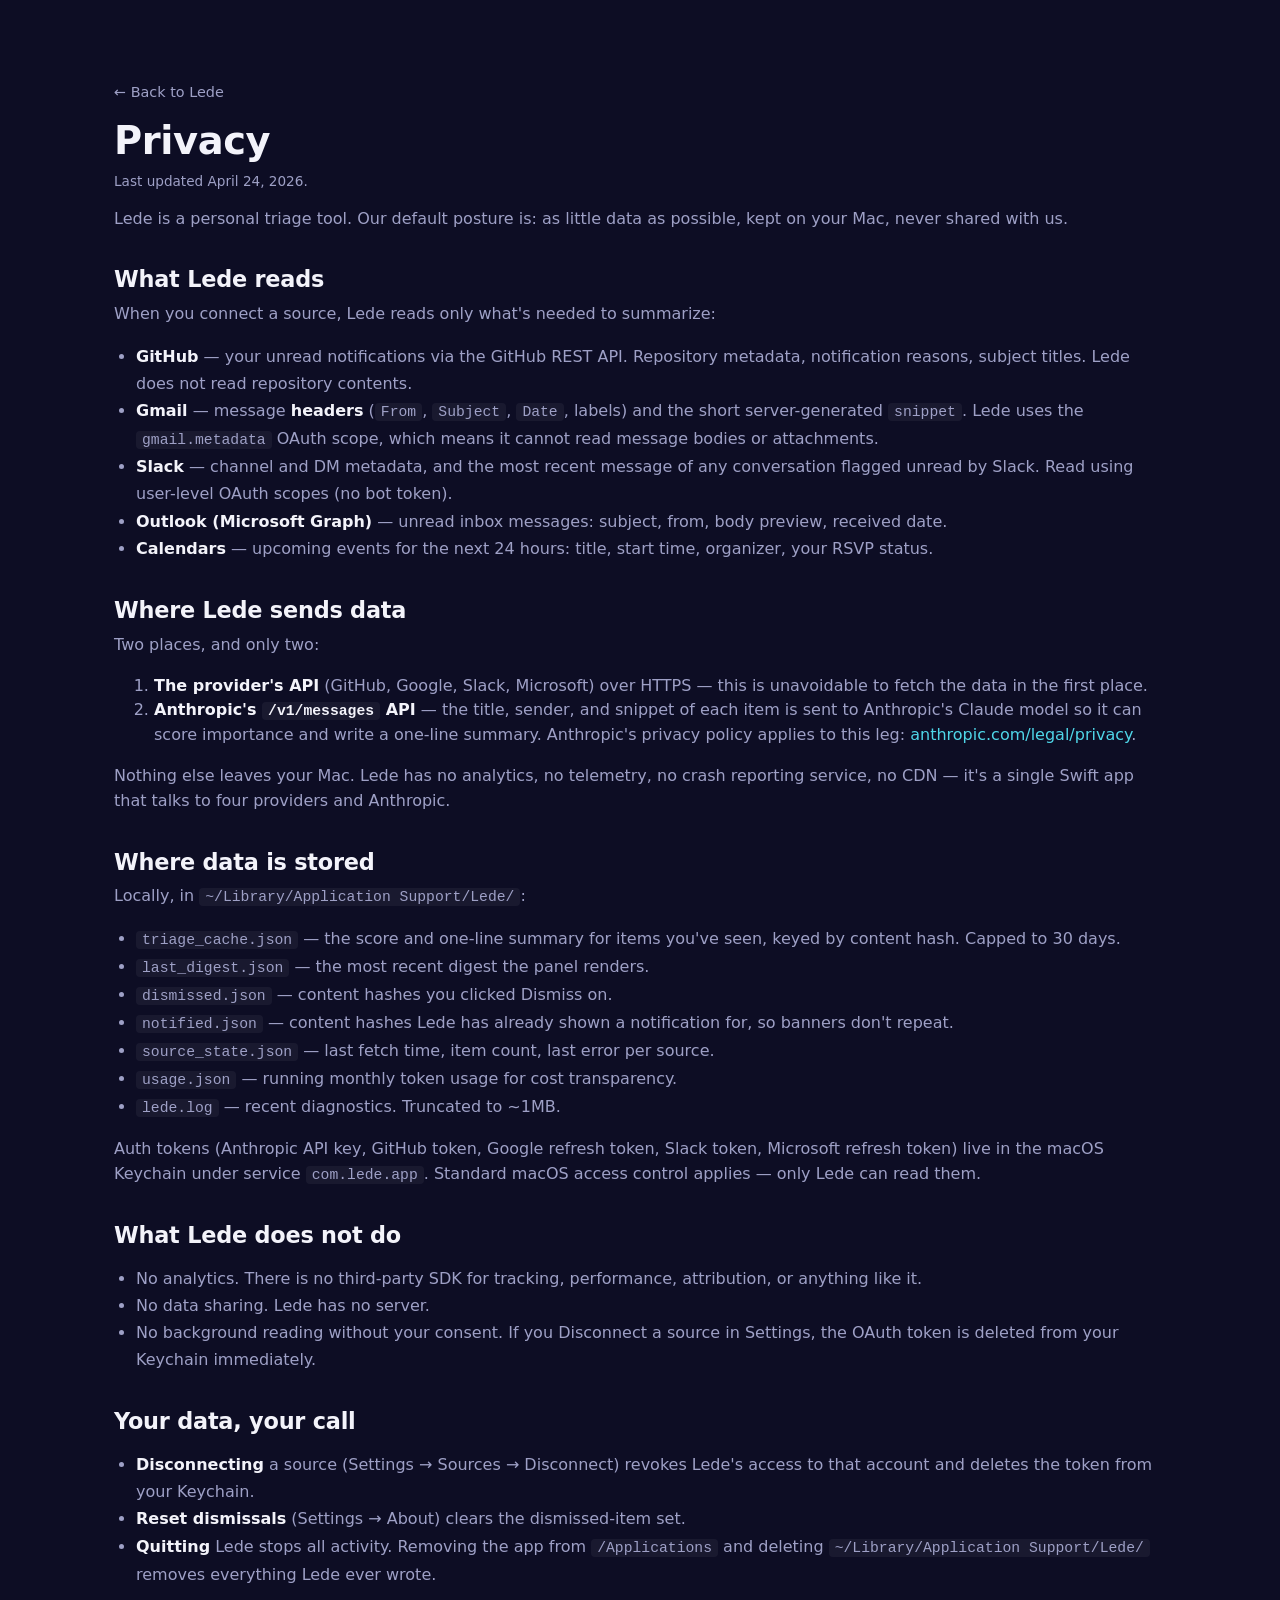
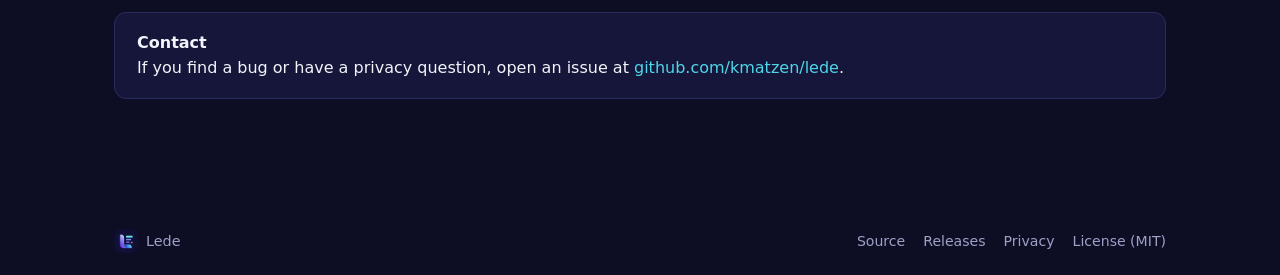
==== docs/privacy.html @ 55742ba0 "Add a real website at /docs - index.html: hero with icon + tagline + download button + a CSS-rendere" ====
<!doctype html>
<html lang="en">
<head>
    <meta charset="utf-8">
    <meta name="viewport" content="width=device-width, initial-scale=1">
    <title>Lede — Privacy</title>
    <link rel="icon" type="image/png" href="assets/icon.png">
    <link rel="stylesheet" href="styles.css">
    <style>
        .doc { padding: 80px 0 100px; }
        .doc h1 { font-size: 2.4rem; margin-bottom: 8px; }
        .doc h2 { font-size: 1.4rem; margin-top: 36px; }
        .doc h3 { font-size: 1.05rem; margin-top: 18px; color: var(--text); }
        .doc p, .doc li { color: var(--text-muted); }
        .doc ul { padding-left: 22px; line-height: 1.7; }
        .doc strong { color: var(--text); }
        .doc-back { display: inline-flex; align-items: center; gap: 6px; color: var(--text-muted); font-size: 0.9rem; margin-bottom: 16px; }
        .updated { color: var(--text-dim); font-size: 0.85rem; margin-top: 6px; }
        .pillbox { background: var(--bg-elevated); border: 1px solid var(--border); border-radius: 12px; padding: 18px 22px; margin-top: 24px; }
    </style>
</head>
<body>

<section class="doc">
    <div class="container">
        <a class="doc-back" href="index.html">← Back to Lede</a>
        <h1>Privacy</h1>
        <p class="updated">Last updated April 24, 2026.</p>

        <p>Lede is a personal triage tool. Our default posture is: as little data as possible, kept on your Mac, never shared with us.</p>

        <h2>What Lede reads</h2>
        <p>When you connect a source, Lede reads only what's needed to summarize:</p>
        <ul>
            <li><strong>GitHub</strong> — your unread notifications via the GitHub REST API. Repository metadata, notification reasons, subject titles. Lede does not read repository contents.</li>
            <li><strong>Gmail</strong> — message <strong>headers</strong> (<code>From</code>, <code>Subject</code>, <code>Date</code>, labels) and the short server-generated <code>snippet</code>. Lede uses the <code>gmail.metadata</code> OAuth scope, which means it cannot read message bodies or attachments.</li>
            <li><strong>Slack</strong> — channel and DM metadata, and the most recent message of any conversation flagged unread by Slack. Read using user-level OAuth scopes (no bot token).</li>
            <li><strong>Outlook (Microsoft Graph)</strong> — unread inbox messages: subject, from, body preview, received date.</li>
            <li><strong>Calendars</strong> — upcoming events for the next 24 hours: title, start time, organizer, your RSVP status.</li>
        </ul>

        <h2>Where Lede sends data</h2>
        <p>Two places, and only two:</p>
        <ol>
            <li><strong>The provider's API</strong> (GitHub, Google, Slack, Microsoft) over HTTPS — this is unavoidable to fetch the data in the first place.</li>
            <li><strong>Anthropic's <code>/v1/messages</code> API</strong> — the title, sender, and snippet of each item is sent to Anthropic's Claude model so it can score importance and write a one-line summary. Anthropic's privacy policy applies to this leg: <a href="https://www.anthropic.com/legal/privacy">anthropic.com/legal/privacy</a>.</li>
        </ol>
        <p>Nothing else leaves your Mac. Lede has no analytics, no telemetry, no crash reporting service, no CDN — it's a single Swift app that talks to four providers and Anthropic.</p>

        <h2>Where data is stored</h2>
        <p>Locally, in <code>~/Library/Application Support/Lede/</code>:</p>
        <ul>
            <li><code>triage_cache.json</code> — the score and one-line summary for items you've seen, keyed by content hash. Capped to 30 days.</li>
            <li><code>last_digest.json</code> — the most recent digest the panel renders.</li>
            <li><code>dismissed.json</code> — content hashes you clicked Dismiss on.</li>
            <li><code>notified.json</code> — content hashes Lede has already shown a notification for, so banners don't repeat.</li>
            <li><code>source_state.json</code> — last fetch time, item count, last error per source.</li>
            <li><code>usage.json</code> — running monthly token usage for cost transparency.</li>
            <li><code>lede.log</code> — recent diagnostics. Truncated to ~1MB.</li>
        </ul>
        <p>Auth tokens (Anthropic API key, GitHub token, Google refresh token, Slack token, Microsoft refresh token) live in the macOS Keychain under service <code>com.lede.app</code>. Standard macOS access control applies — only Lede can read them.</p>

        <h2>What Lede does not do</h2>
        <ul>
            <li>No analytics. There is no third-party SDK for tracking, performance, attribution, or anything like it.</li>
            <li>No data sharing. Lede has no server.</li>
            <li>No background reading without your consent. If you Disconnect a source in Settings, the OAuth token is deleted from your Keychain immediately.</li>
        </ul>

        <h2>Your data, your call</h2>
        <ul>
            <li><strong>Disconnecting</strong> a source (Settings → Sources → Disconnect) revokes Lede's access to that account and deletes the token from your Keychain.</li>
            <li><strong>Reset dismissals</strong> (Settings → About) clears the dismissed-item set.</li>
            <li><strong>Quitting</strong> Lede stops all activity. Removing the app from <code>/Applications</code> and deleting <code>~/Library/Application Support/Lede/</code> removes everything Lede ever wrote.</li>
        </ul>

        <div class="pillbox">
            <strong>Contact</strong><br>
            If you find a bug or have a privacy question, open an issue at <a href="https://github.com/kmatzen/lede">github.com/kmatzen/lede</a>.
        </div>
    </div>
</section>

<footer class="footer">
    <div class="container footer-row">
        <div class="footer-brand">
            <img src="assets/icon.png" alt="" width="24" height="24">
            <span>Lede</span>
        </div>
        <nav class="footer-nav">
            <a href="https://github.com/kmatzen/lede">Source</a>
            <a href="https://github.com/kmatzen/lede/releases">Releases</a>
            <a href="privacy.html">Privacy</a>
            <a href="https://github.com/kmatzen/lede/blob/main/LICENSE">License (MIT)</a>
        </nav>
    </div>
</footer>

</body>
</html>
---- docs/styles.css ----
/* Lede website — single-file CSS, no build step. Mirrors the app's
   icon palette: deep navy + purple→cyan accents. */

:root {
    --bg: #0d0d24;
    --bg-elevated: #15163a;
    --bg-elevated-2: #1d1f4d;
    --border: #2a2c5e;
    --text: #f3f3fa;
    --text-muted: #9ea0c6;
    --text-dim: #6b6e9c;
    --accent: #8b6fff;
    --accent-2: #4fd6e8;
    --critical: #ff5b78;
    --warning: #ffa84d;
    --ok: #4ade80;
    --radius: 14px;
    --max: 1100px;
}

* { box-sizing: border-box; }

html, body {
    margin: 0;
    padding: 0;
    background: var(--bg);
    color: var(--text);
    font-family: -apple-system, BlinkMacSystemFont, "SF Pro Text", "Inter", "Segoe UI", Roboto, system-ui, sans-serif;
    font-size: 16px;
    line-height: 1.55;
    -webkit-font-smoothing: antialiased;
    -moz-osx-font-smoothing: grayscale;
}

a { color: var(--accent-2); text-decoration: none; }
a:hover { text-decoration: underline; }

code {
    font-family: "SF Mono", ui-monospace, Menlo, Consolas, monospace;
    font-size: 0.92em;
    background: rgba(255, 255, 255, 0.05);
    padding: 1px 6px;
    border-radius: 4px;
}

.container {
    max-width: var(--max);
    margin: 0 auto;
    padding: 0 24px;
}

h1, h2, h3 {
    font-family: -apple-system, BlinkMacSystemFont, "SF Pro Display", system-ui, sans-serif;
    letter-spacing: -0.01em;
    line-height: 1.15;
    margin: 0 0 0.4em 0;
}

h1 { font-size: clamp(2.4rem, 5vw, 3.6rem); font-weight: 700; }
h2 { font-size: clamp(1.6rem, 3vw, 2.2rem); font-weight: 600; }
h3 { font-size: 1.1rem; font-weight: 600; margin-bottom: 8px; }

p { margin: 0 0 14px 0; }

/* Hero ---------------------------------------------------------------- */

.hero {
    padding: 80px 0 100px;
    background:
        radial-gradient(1100px 480px at 75% -10%, rgba(139, 111, 255, 0.18), transparent 60%),
        radial-gradient(900px 600px at 10% 30%, rgba(79, 214, 232, 0.07), transparent 60%),
        var(--bg);
    border-bottom: 1px solid var(--border);
}

.hero-grid {
    display: grid;
    grid-template-columns: 1fr 1fr;
    gap: 60px;
    align-items: center;
}

.hero-icon {
    width: 96px;
    height: 96px;
    border-radius: 22px;
    box-shadow:
        0 18px 60px rgba(139, 111, 255, 0.35),
        0 6px 18px rgba(0, 0, 0, 0.4);
    margin-bottom: 18px;
}

.tagline {
    font-size: 1.4rem;
    color: var(--text);
    font-weight: 500;
    margin-bottom: 18px;
}

.lede {
    color: var(--text-muted);
    font-size: 1.05rem;
    max-width: 540px;
    margin-bottom: 28px;
}

.cta-row {
    display: flex;
    flex-wrap: wrap;
    gap: 12px;
    align-items: center;
}

.btn {
    display: inline-flex;
    align-items: center;
    gap: 8px;
    padding: 12px 20px;
    border-radius: 9px;
    font-weight: 600;
    font-size: 0.95rem;
    transition: transform 80ms ease, background 120ms ease, box-shadow 120ms ease;
    border: 1px solid transparent;
}

.btn-icon { font-size: 1.15em; line-height: 1; }

.btn-primary {
    background: linear-gradient(180deg, #9d83ff, #6948e8);
    color: #fff !important;
    box-shadow: 0 4px 16px rgba(139, 111, 255, 0.45);
}
.btn-primary:hover {
    text-decoration: none;
    transform: translateY(-1px);
    box-shadow: 0 6px 20px rgba(139, 111, 255, 0.6);
}

.btn-ghost {
    background: rgba(255, 255, 255, 0.04);
    border-color: var(--border);
    color: var(--text) !important;
}
.btn-ghost:hover {
    background: rgba(255, 255, 255, 0.07);
    text-decoration: none;
}

.meta {
    color: var(--text-dim);
    font-size: 0.85rem;
    margin-top: 16px;
}

/* Hero panel mockup --------------------------------------------------- */

.panel {
    background: linear-gradient(180deg, #16183f, #11132e);
    border: 1px solid var(--border);
    border-radius: 18px;
    padding: 12px;
    box-shadow:
        0 30px 80px rgba(0, 0, 0, 0.55),
        0 0 0 1px rgba(255, 255, 255, 0.02) inset;
    width: 100%;
    max-width: 420px;
    margin-left: auto;
}

.panel-header {
    display: flex;
    align-items: center;
    gap: 10px;
    padding: 6px 8px 12px;
    border-bottom: 1px solid var(--border);
    margin-bottom: 10px;
}
.panel-bell { font-size: 1rem; }
.panel-title { font-weight: 600; font-size: 0.92rem; }
.panel-spacer { flex: 1; }
.panel-button { color: var(--text-dim); font-size: 0.95rem; cursor: default; }

.briefing {
    background: rgba(139, 111, 255, 0.07);
    border: 1px solid rgba(139, 111, 255, 0.18);
    border-radius: 10px;
    padding: 10px 12px;
    margin-bottom: 10px;
}
.briefing-label { color: var(--accent); font-size: 0.72rem; text-transform: uppercase; letter-spacing: 0.04em; margin-bottom: 4px; font-weight: 600; }
.briefing-text { color: var(--text); font-size: 0.85rem; line-height: 1.45; }

.tier { margin-bottom: 8px; }
.tier-header {
    color: var(--text-muted);
    font-size: 0.7rem;
    text-transform: uppercase;
    letter-spacing: 0.07em;
    font-weight: 600;
    padding: 4px 6px;
    margin-bottom: 4px;
}

.row {
    display: flex;
    gap: 10px;
    background: rgba(255, 255, 255, 0.03);
    border-radius: 9px;
    padding: 8px 10px;
    margin-bottom: 5px;
}

.pill {
    flex-shrink: 0;
    width: 24px;
    height: 24px;
    border-radius: 50%;
    display: inline-flex;
    align-items: center;
    justify-content: center;
    font-size: 0.72rem;
    font-weight: 700;
    font-feature-settings: "tnum";
}
.pill-critical { background: rgba(255, 91, 120, 0.18); color: var(--critical); }
.pill-high     { background: rgba(255, 168, 77, 0.18); color: var(--warning); }

.row-body { flex: 1; min-width: 0; }
.row-meta { color: var(--text-dim); font-size: 0.7rem; margin-bottom: 2px; }
.row-summary { color: var(--text); font-size: 0.85rem; line-height: 1.4; }
.row-reason { color: var(--text-muted); font-size: 0.72rem; font-style: italic; margin-top: 2px; }

/* Sections ------------------------------------------------------------ */

.section { padding: 80px 0; border-bottom: 1px solid var(--border); }
.section h2 { margin-bottom: 30px; }

/* Features */

.feature-grid {
    display: grid;
    grid-template-columns: repeat(2, 1fr);
    gap: 22px;
    margin-top: 8px;
}

.feature {
    background: var(--bg-elevated);
    border: 1px solid var(--border);
    border-radius: var(--radius);
    padding: 22px;
}
.feature-icon { font-size: 1.6rem; margin-bottom: 8px; }
.feature p { color: var(--text-muted); margin-bottom: 0; font-size: 0.95rem; }

/* Sources */

.source-grid {
    display: grid;
    grid-template-columns: repeat(auto-fit, minmax(200px, 1fr));
    gap: 16px;
    margin-top: 8px;
}
.source-card {
    background: var(--bg-elevated);
    border: 1px solid var(--border);
    border-radius: var(--radius);
    padding: 18px;
    display: flex;
    flex-direction: column;
    gap: 6px;
}
.source-icon {
    width: 36px; height: 36px;
    background: linear-gradient(180deg, var(--accent), #6948e8);
    border-radius: 8px;
    display: flex; align-items: center; justify-content: center;
    color: #fff; font-weight: 700; margin-bottom: 4px;
}
.source-name { font-weight: 600; font-size: 0.95rem; }
.source-detail { color: var(--text-muted); font-size: 0.85rem; line-height: 1.45; }

/* Privacy */

.privacy-summary {
    color: var(--text-muted);
    font-size: 1.05rem;
    max-width: 760px;
    line-height: 1.65;
}

/* CTA */

.section-cta { text-align: center; }
.section-cta .cta-row { justify-content: center; }

/* Footer -------------------------------------------------------------- */

.footer { padding: 30px 0; }
.footer-row {
    display: flex;
    justify-content: space-between;
    align-items: center;
    gap: 20px;
    flex-wrap: wrap;
}
.footer-brand { display: flex; align-items: center; gap: 8px; color: var(--text-muted); font-size: 0.9rem; }
.footer-brand img { border-radius: 6px; }
.footer-nav { display: flex; gap: 18px; }
.footer-nav a { color: var(--text-muted); font-size: 0.88rem; }

/* Responsive ---------------------------------------------------------- */

@media (max-width: 880px) {
    .hero { padding: 60px 0 70px; }
    .hero-grid { grid-template-columns: 1fr; gap: 40px; }
    .panel { margin: 0 auto; }
    .feature-grid { grid-template-columns: 1fr; }
    .section { padding: 60px 0; }
}
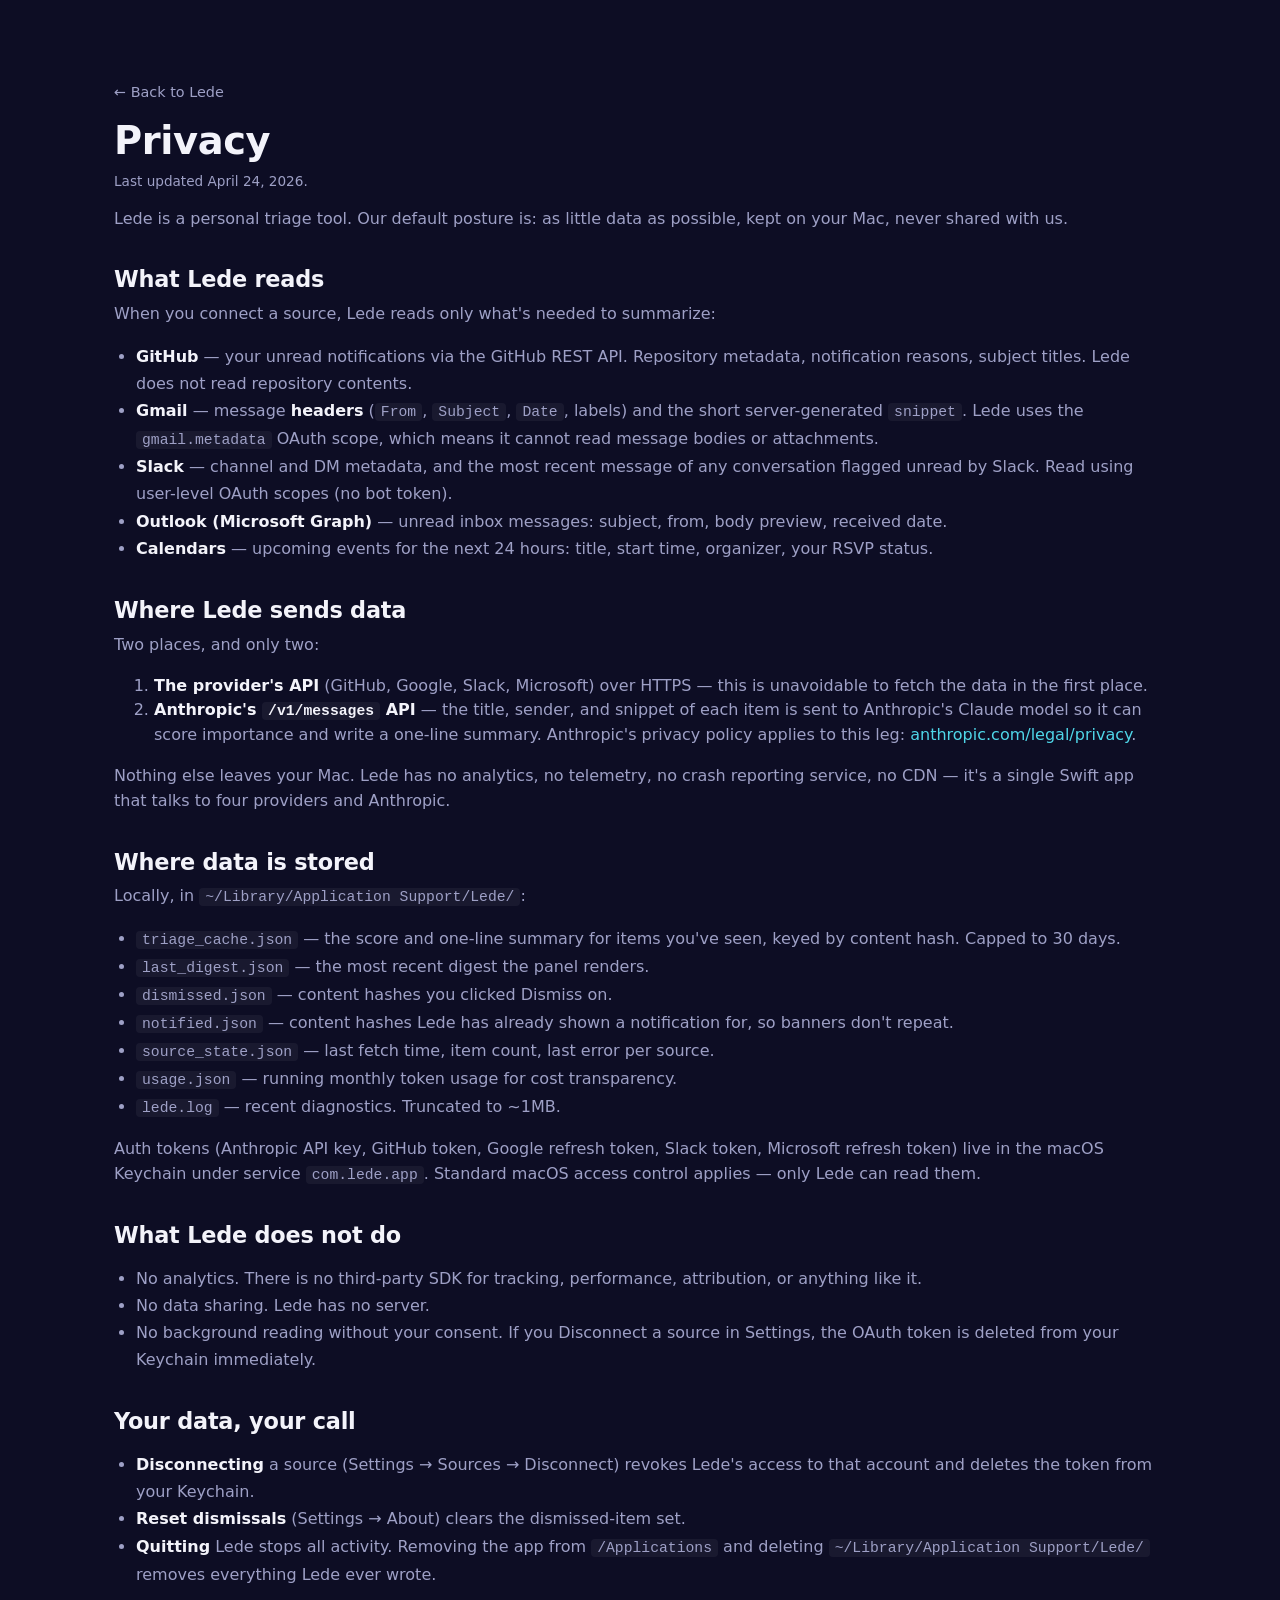
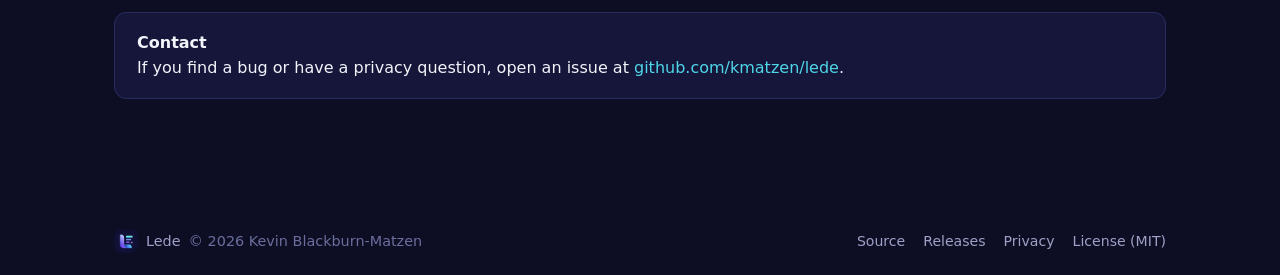
==== commit c897b64e: "Sparkle keys, Outlook brand mark, SEO + favicons, domain → kmatzen.com/lede Sparkle - generate_keys " ====
--- a/docs/privacy.html
+++ b/docs/privacy.html
@@ -3,8 +3,23 @@
 <head>
     <meta charset="utf-8">
     <meta name="viewport" content="width=device-width, initial-scale=1">
-    <title>Lede — Privacy</title>
-    <link rel="icon" type="image/png" href="assets/icon.png">
+    <title>Privacy — Lede</title>
+    <meta name="description" content="What Lede reads, where it sends data, and how to wipe it. Short answer: as little as possible, kept on your Mac, never shared with us.">
+    <meta name="theme-color" content="#0d0d24">
+    <meta name="color-scheme" content="dark light">
+
+    <link rel="canonical" href="https://kmatzen.com/lede/privacy.html">
+    <link rel="icon" type="image/png" sizes="32x32" href="assets/favicon-32.png">
+    <link rel="icon" type="image/png" sizes="16x16" href="assets/favicon-16.png">
+    <link rel="apple-touch-icon" sizes="180x180" href="assets/apple-touch-icon.png">
+
+    <meta property="og:type" content="article">
+    <meta property="og:url" content="https://kmatzen.com/lede/privacy.html">
+    <meta property="og:title" content="Privacy — Lede">
+    <meta property="og:description" content="As little data as possible, kept on your Mac, never shared with us.">
+    <meta property="og:image" content="https://kmatzen.com/lede/assets/og-image.png">
+    <meta property="og:site_name" content="Lede">
+
     <link rel="stylesheet" href="styles.css">
     <style>
         .doc { padding: 80px 0 100px; }
@@ -86,6 +101,7 @@
         <div class="footer-brand">
             <img src="assets/icon.png" alt="" width="24" height="24">
             <span>Lede</span>
+            <span class="footer-copyright">© 2026 Kevin Blackburn-Matzen</span>
         </div>
         <nav class="footer-nav">
             <a href="https://github.com/kmatzen/lede">Source</a>
--- a/docs/styles.css
+++ b/docs/styles.css
@@ -152,83 +152,86 @@
     margin-top: 16px;
 }
 
-/* Hero panel mockup --------------------------------------------------- */
-
-.panel {
-    background: linear-gradient(180deg, #16183f, #11132e);
-    border: 1px solid var(--border);
-    border-radius: 18px;
-    padding: 12px;
-    box-shadow:
-        0 30px 80px rgba(0, 0, 0, 0.55),
-        0 0 0 1px rgba(255, 255, 255, 0.02) inset;
+/* Hero panel screenshot ----------------------------------------------- */
+
+.hero-visual {
+    position: relative;
+    isolation: isolate;
+    min-height: 600px;
+    display: flex;
+    align-items: center;
+    justify-content: center;
+}
+
+/* Two soft aurora blobs behind the screenshot — purple top-right, cyan
+   bottom-left. Drift slowly so the hero feels alive without being jumpy. */
+.hero-visual::before,
+.hero-visual::after {
+    content: '';
+    position: absolute;
+    border-radius: 50%;
+    filter: blur(70px);
+    z-index: -1;
+    pointer-events: none;
+    will-change: transform;
+}
+.hero-visual::before {
+    width: 320px; height: 320px;
+    top: 5%; right: 8%;
+    background: radial-gradient(circle, rgba(139, 111, 255, 0.55), transparent 70%);
+    animation: drift-a 11s ease-in-out infinite;
+}
+.hero-visual::after {
+    width: 260px; height: 260px;
+    bottom: 6%; left: 4%;
+    background: radial-gradient(circle, rgba(79, 214, 232, 0.42), transparent 70%);
+    animation: drift-b 13s ease-in-out infinite;
+}
+
+.panel-shot {
     width: 100%;
     max-width: 420px;
-    margin-left: auto;
-}
-
-.panel-header {
-    display: flex;
-    align-items: center;
-    gap: 10px;
-    padding: 6px 8px 12px;
-    border-bottom: 1px solid var(--border);
-    margin-bottom: 10px;
-}
-.panel-bell { font-size: 1rem; }
-.panel-title { font-weight: 600; font-size: 0.92rem; }
-.panel-spacer { flex: 1; }
-.panel-button { color: var(--text-dim); font-size: 0.95rem; cursor: default; }
-
-.briefing {
-    background: rgba(139, 111, 255, 0.07);
-    border: 1px solid rgba(139, 111, 255, 0.18);
-    border-radius: 10px;
-    padding: 10px 12px;
-    margin-bottom: 10px;
-}
-.briefing-label { color: var(--accent); font-size: 0.72rem; text-transform: uppercase; letter-spacing: 0.04em; margin-bottom: 4px; font-weight: 600; }
-.briefing-text { color: var(--text); font-size: 0.85rem; line-height: 1.45; }
-
-.tier { margin-bottom: 8px; }
-.tier-header {
-    color: var(--text-muted);
-    font-size: 0.7rem;
-    text-transform: uppercase;
-    letter-spacing: 0.07em;
-    font-weight: 600;
-    padding: 4px 6px;
-    margin-bottom: 4px;
-}
-
-.row {
-    display: flex;
-    gap: 10px;
-    background: rgba(255, 255, 255, 0.03);
-    border-radius: 9px;
-    padding: 8px 10px;
-    margin-bottom: 5px;
-}
-
-.pill {
-    flex-shrink: 0;
-    width: 24px;
-    height: 24px;
-    border-radius: 50%;
-    display: inline-flex;
-    align-items: center;
-    justify-content: center;
-    font-size: 0.72rem;
-    font-weight: 700;
-    font-feature-settings: "tnum";
-}
-.pill-critical { background: rgba(255, 91, 120, 0.18); color: var(--critical); }
-.pill-high     { background: rgba(255, 168, 77, 0.18); color: var(--warning); }
-
-.row-body { flex: 1; min-width: 0; }
-.row-meta { color: var(--text-dim); font-size: 0.7rem; margin-bottom: 2px; }
-.row-summary { color: var(--text); font-size: 0.85rem; line-height: 1.4; }
-.row-reason { color: var(--text-muted); font-size: 0.72rem; font-style: italic; margin-top: 2px; }
+    height: auto;
+    display: block;
+    border-radius: 18px;
+    border: 1px solid rgba(255, 255, 255, 0.06);
+    box-shadow:
+        0 35px 80px rgba(0, 0, 0, 0.55),
+        0 12px 28px rgba(139, 111, 255, 0.18),
+        0 0 0 1px rgba(255, 255, 255, 0.04);
+    transform-origin: center;
+    animation: float 7s ease-in-out infinite;
+    transition: transform 0.4s ease, box-shadow 0.4s ease;
+}
+
+/* Hover gives a small lift + a brighter purple halo, telegraphing it's a
+   real product preview rather than decoration. */
+.panel-shot:hover {
+    transform: translateY(-6px) scale(1.01);
+    box-shadow:
+        0 45px 100px rgba(0, 0, 0, 0.6),
+        0 16px 36px rgba(139, 111, 255, 0.32),
+        0 0 0 1px rgba(255, 255, 255, 0.08);
+}
+
+@keyframes float {
+    0%, 100% { transform: translateY(0); }
+    50%      { transform: translateY(-7px); }
+}
+@keyframes drift-a {
+    0%, 100% { transform: translate(0, 0) scale(1); }
+    50%      { transform: translate(-25px, 20px) scale(1.08); }
+}
+@keyframes drift-b {
+    0%, 100% { transform: translate(0, 0) scale(1); }
+    50%      { transform: translate(20px, -18px) scale(1.05); }
+}
+
+@media (prefers-reduced-motion: reduce) {
+    .panel-shot,
+    .hero-visual::before,
+    .hero-visual::after { animation: none; }
+}
 
 /* Sections ------------------------------------------------------------ */
 
@@ -250,7 +253,18 @@
     border-radius: var(--radius);
     padding: 22px;
 }
-.feature-icon { font-size: 1.6rem; margin-bottom: 8px; }
+.feature-icon {
+    width: 38px; height: 38px;
+    margin-bottom: 14px;
+    display: inline-flex;
+    align-items: center;
+    justify-content: center;
+    color: var(--accent);
+    background: rgba(139, 111, 255, 0.10);
+    border: 1px solid rgba(139, 111, 255, 0.22);
+    border-radius: 9px;
+}
+.feature-icon svg { width: 20px; height: 20px; }
 .feature p { color: var(--text-muted); margin-bottom: 0; font-size: 0.95rem; }
 
 /* Sources */
@@ -271,12 +285,24 @@
     gap: 6px;
 }
 .source-icon {
-    width: 36px; height: 36px;
-    background: linear-gradient(180deg, var(--accent), #6948e8);
-    border-radius: 8px;
+    width: 38px; height: 38px;
+    border-radius: 9px;
     display: flex; align-items: center; justify-content: center;
-    color: #fff; font-weight: 700; margin-bottom: 4px;
-}
+    margin-bottom: 4px;
+}
+.source-icon svg { width: 22px; height: 22px; }
+
+/* Brand-tinted backgrounds — keyed to each provider's primary color but
+   muted so the cards stay coherent with the dark theme. */
+.source-icon-google    { color: #ea4335; background: rgba(234, 67, 53, 0.12);   border: 1px solid rgba(234, 67, 53, 0.28); }
+/* Outlook ships its own multi-color SVG via <img>; neutral container. */
+.source-icon-microsoft { background: rgba(255, 255, 255, 0.06);                  border: 1px solid rgba(255, 255, 255, 0.18); }
+.source-icon-microsoft img { display: block; }
+/* Slack ships a 4-color SVG; the icon paints itself. We give it a neutral
+   container instead of a single-tinted backdrop. */
+.source-icon-slack     { background: rgba(255, 255, 255, 0.06);                  border: 1px solid rgba(255, 255, 255, 0.18); }
+.source-icon-slack svg { width: 22px; height: 22px; }
+.source-icon-github    { color: #f5f5f7; background: rgba(255, 255, 255, 0.06); border: 1px solid rgba(255, 255, 255, 0.18); }
 .source-name { font-weight: 600; font-size: 0.95rem; }
 .source-detail { color: var(--text-muted); font-size: 0.85rem; line-height: 1.45; }
 
@@ -304,8 +330,9 @@
     gap: 20px;
     flex-wrap: wrap;
 }
-.footer-brand { display: flex; align-items: center; gap: 8px; color: var(--text-muted); font-size: 0.9rem; }
+.footer-brand { display: flex; align-items: center; gap: 8px; color: var(--text-muted); font-size: 0.9rem; flex-wrap: wrap; }
 .footer-brand img { border-radius: 6px; }
+.footer-copyright { color: var(--text-dim); }
 .footer-nav { display: flex; gap: 18px; }
 .footer-nav a { color: var(--text-muted); font-size: 0.88rem; }
 
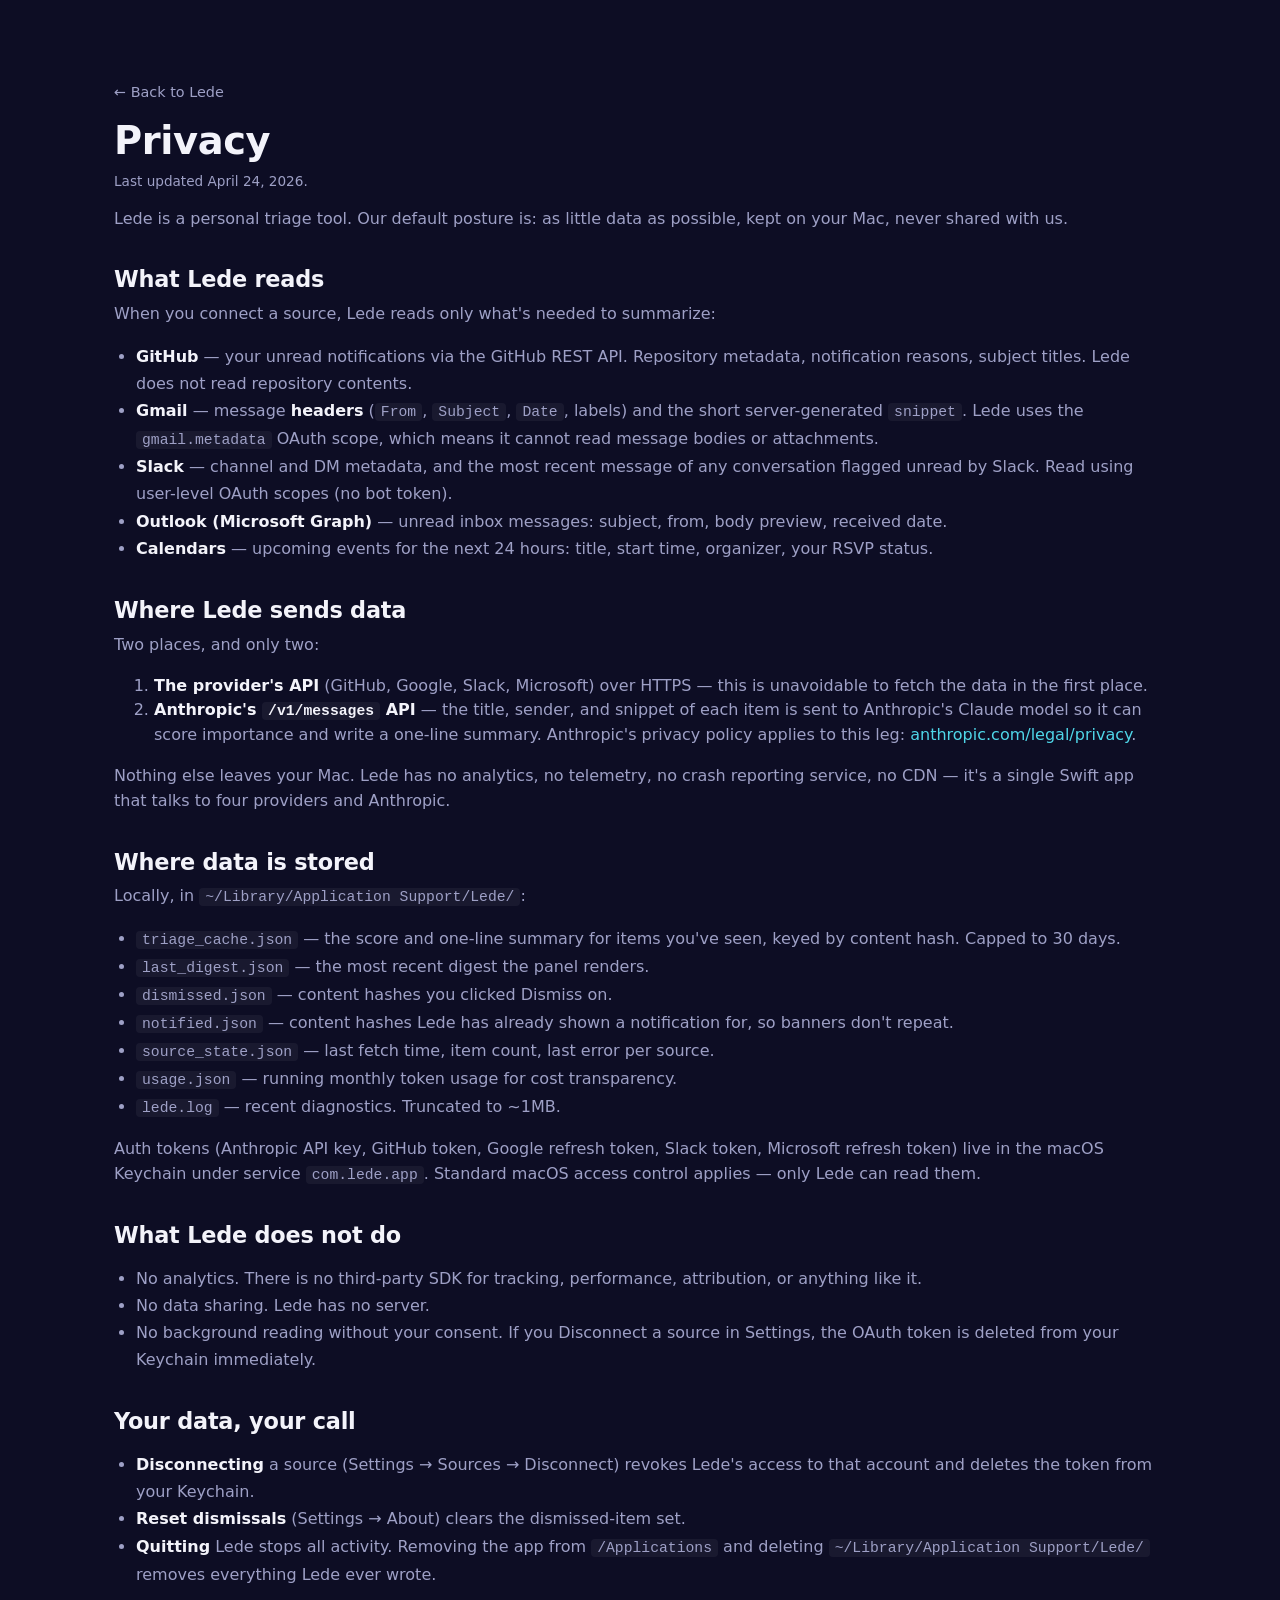
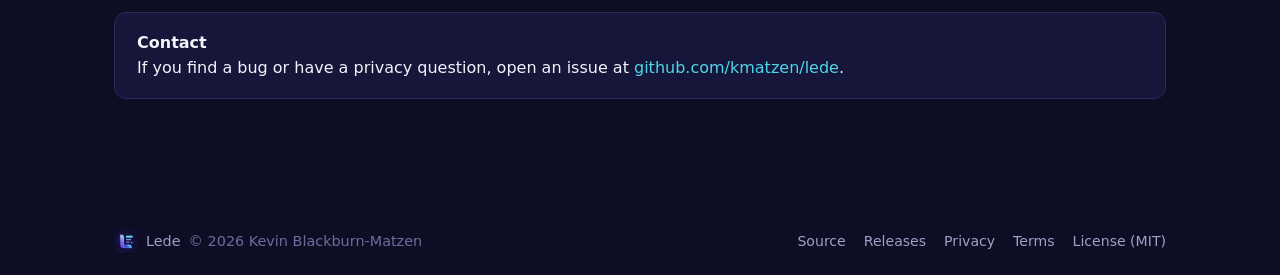
==== commit 5bcc87ee: "Add Terms of Service page + refresh README - docs/terms.html: TOS in plain language, scoped for an i" ====
--- a/docs/privacy.html
+++ b/docs/privacy.html
@@ -107,6 +107,7 @@
             <a href="https://github.com/kmatzen/lede">Source</a>
             <a href="https://github.com/kmatzen/lede/releases">Releases</a>
             <a href="privacy.html">Privacy</a>
+            <a href="terms.html">Terms</a>
             <a href="https://github.com/kmatzen/lede/blob/main/LICENSE">License (MIT)</a>
         </nav>
     </div>
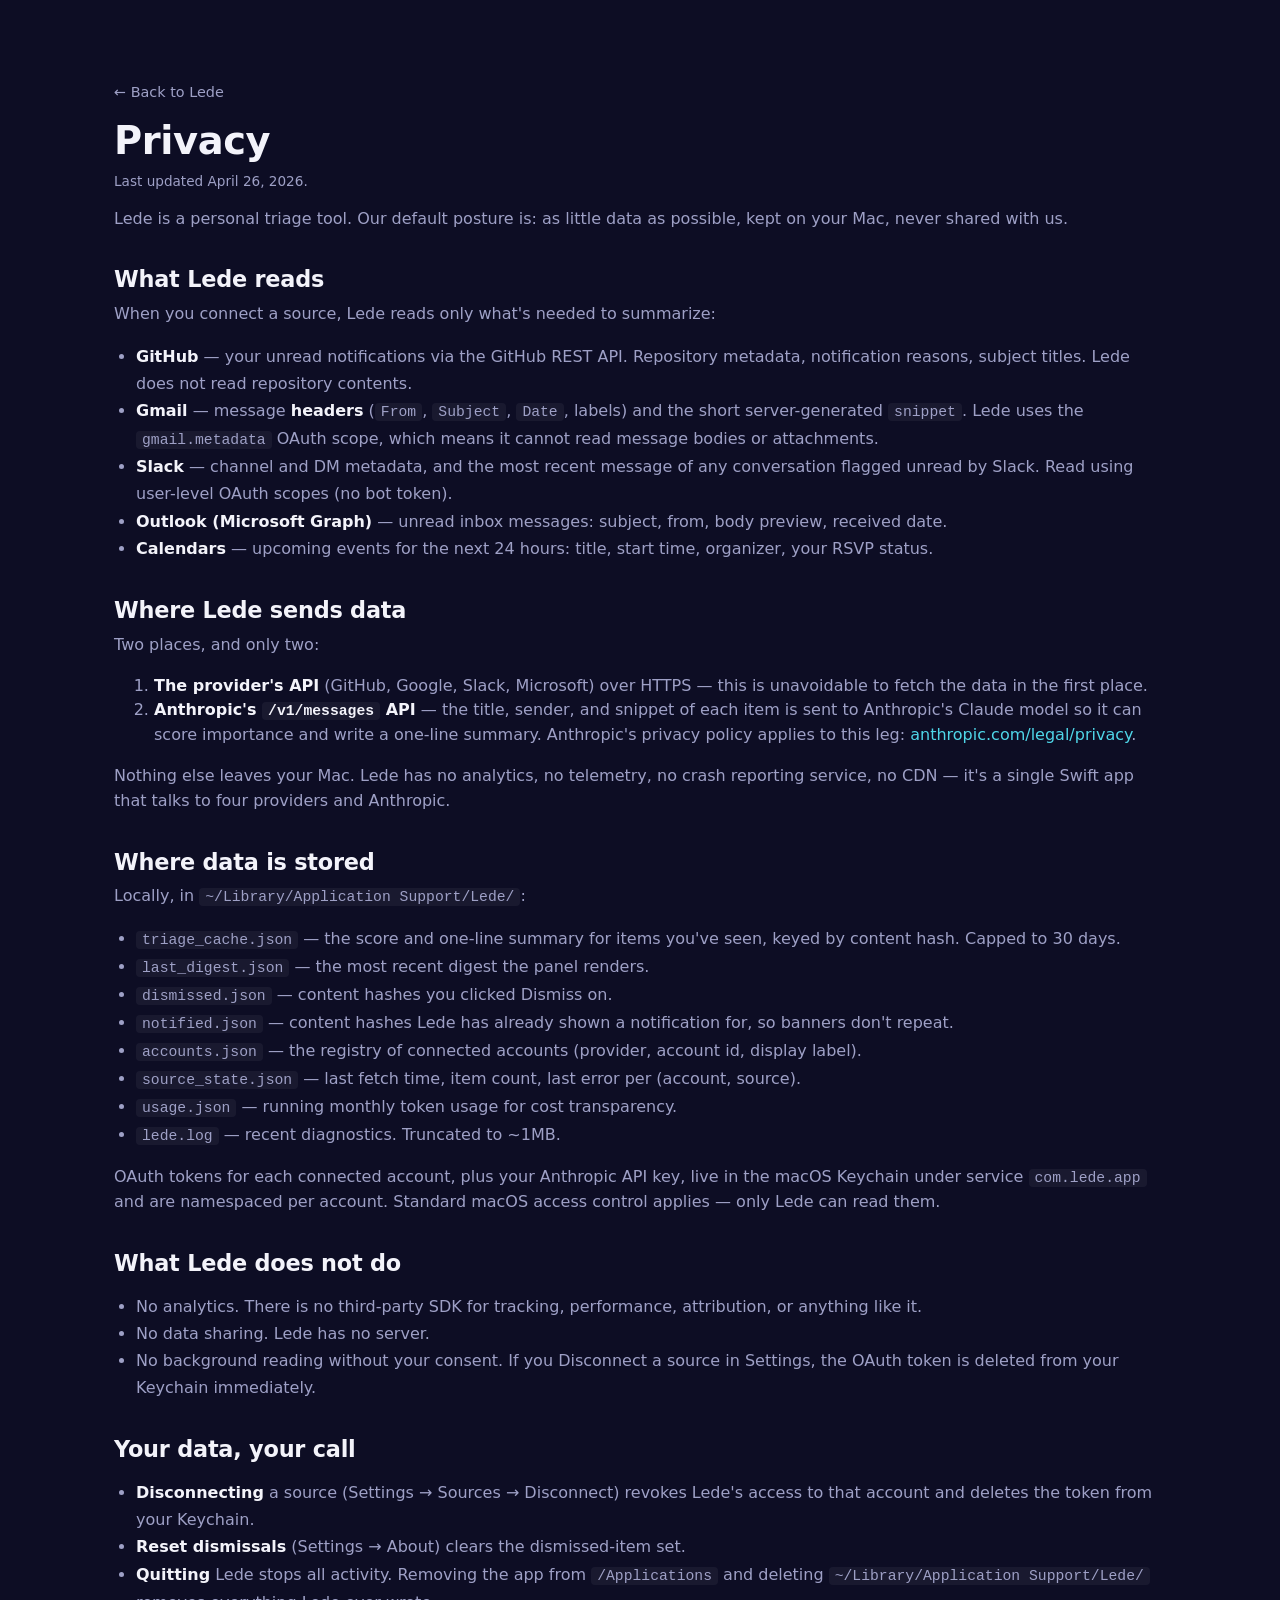
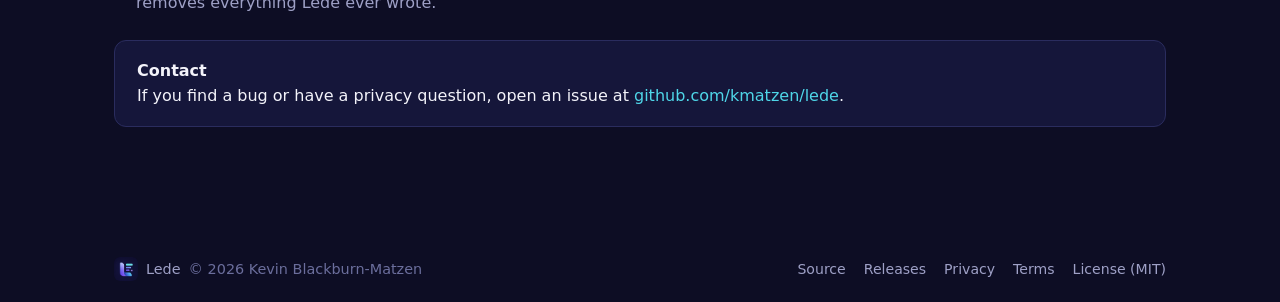
==== commit b6cefa87: "Docs cleanup: refocus SHIPPING on release ops, sync multi-account elsewhere SHIPPING.md was a pre-la" ====
--- a/docs/privacy.html
+++ b/docs/privacy.html
@@ -40,7 +40,7 @@
     <div class="container">
         <a class="doc-back" href="index.html">← Back to Lede</a>
         <h1>Privacy</h1>
-        <p class="updated">Last updated April 24, 2026.</p>
+        <p class="updated">Last updated April 26, 2026.</p>
 
         <p>Lede is a personal triage tool. Our default posture is: as little data as possible, kept on your Mac, never shared with us.</p>
 
@@ -69,11 +69,12 @@
             <li><code>last_digest.json</code> — the most recent digest the panel renders.</li>
             <li><code>dismissed.json</code> — content hashes you clicked Dismiss on.</li>
             <li><code>notified.json</code> — content hashes Lede has already shown a notification for, so banners don't repeat.</li>
-            <li><code>source_state.json</code> — last fetch time, item count, last error per source.</li>
+            <li><code>accounts.json</code> — the registry of connected accounts (provider, account id, display label).</li>
+            <li><code>source_state.json</code> — last fetch time, item count, last error per (account, source).</li>
             <li><code>usage.json</code> — running monthly token usage for cost transparency.</li>
             <li><code>lede.log</code> — recent diagnostics. Truncated to ~1MB.</li>
         </ul>
-        <p>Auth tokens (Anthropic API key, GitHub token, Google refresh token, Slack token, Microsoft refresh token) live in the macOS Keychain under service <code>com.lede.app</code>. Standard macOS access control applies — only Lede can read them.</p>
+        <p>OAuth tokens for each connected account, plus your Anthropic API key, live in the macOS Keychain under service <code>com.lede.app</code> and are namespaced per account. Standard macOS access control applies — only Lede can read them.</p>
 
         <h2>What Lede does not do</h2>
         <ul>
--- a/docs/styles.css
+++ b/docs/styles.css
@@ -306,15 +306,6 @@
 .source-name { font-weight: 600; font-size: 0.95rem; }
 .source-detail { color: var(--text-muted); font-size: 0.85rem; line-height: 1.45; }
 
-/* Privacy */
-
-.privacy-summary {
-    color: var(--text-muted);
-    font-size: 1.05rem;
-    max-width: 760px;
-    line-height: 1.65;
-}
-
 /* CTA */
 
 .section-cta { text-align: center; }
